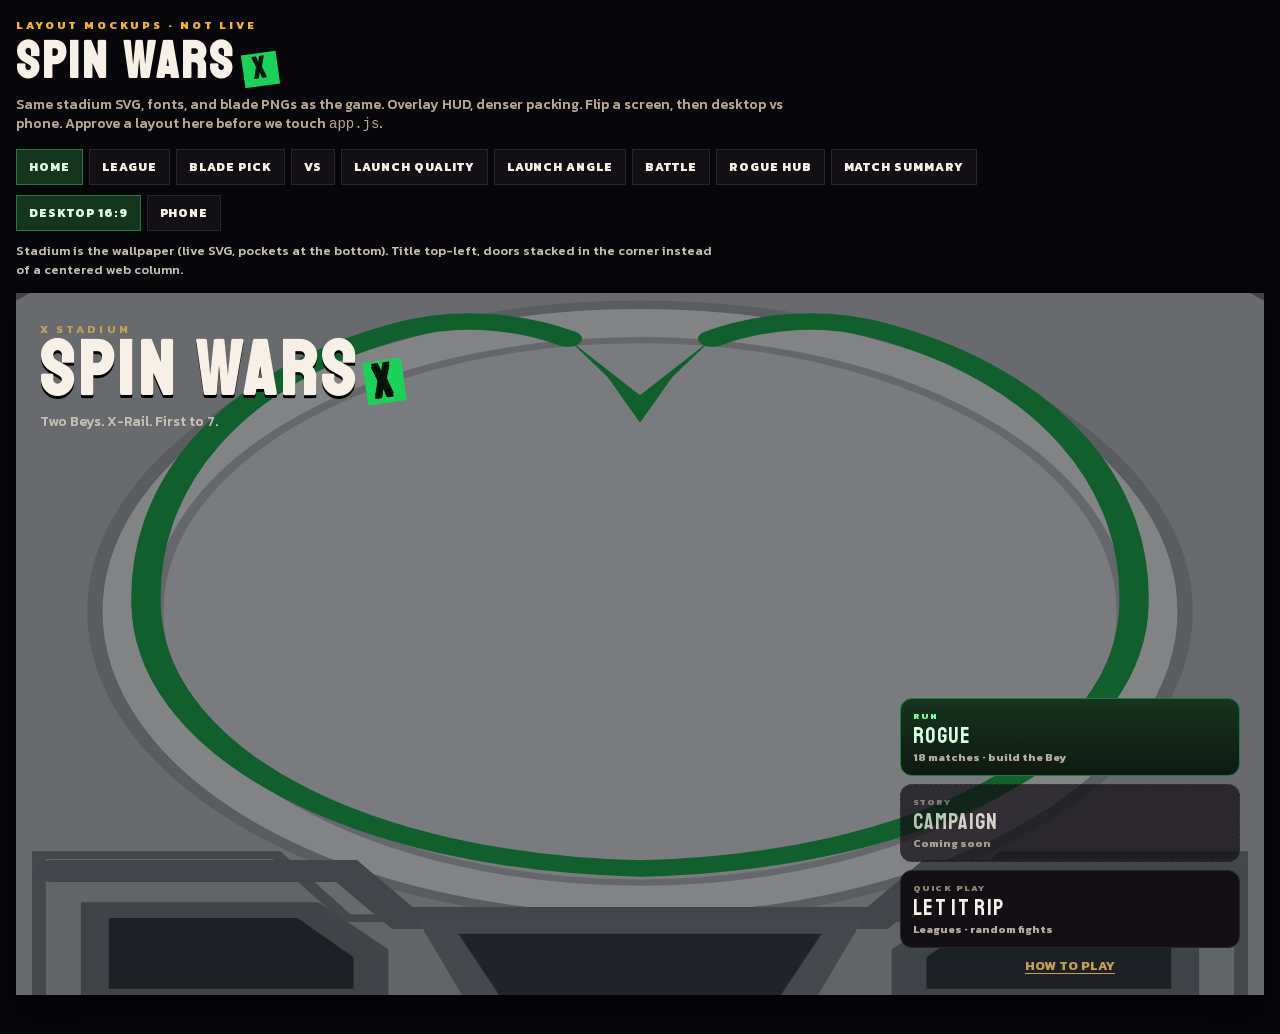
==== tweak/mockups/index.html @ 0163c1e5 "Add layout mockups on the live stadium SVG. Desktop and phone frames for home, league, blade pick, V" ====
<!DOCTYPE html>
<html lang="en">
<head>
<meta charset="UTF-8">
<meta name="viewport" content="width=device-width, initial-scale=1">
<title>Spin Wars X — layout mockups</title>
<link rel="stylesheet" href="mockups.css">
</head>
<body>
<div class="gallery">
  <header class="gallery-head">
    <p class="kicker">LAYOUT MOCKUPS · NOT LIVE</p>
    <h1>SPIN WARS<i>X</i></h1>
    <p>Same stadium SVG, fonts, and blade PNGs as the game. Overlay HUD, denser packing. Flip a screen, then desktop vs phone. Approve a layout here before we touch <code>app.js</code>.</p>
  </header>
  <nav class="tabs" id="tabs"></nav>
  <nav class="sizes" id="sizes">
    <button type="button" data-size="desktop" class="on">DESKTOP 16:9</button>
    <button type="button" data-size="phone">PHONE</button>
  </nav>
  <p class="note" id="note"></p>
  <div class="stage-wrap">
    <div class="device desktop" id="device"></div>
  </div>
</div>
<script>
const PHOENIX="../../assets/blades/phienix_wing1.png";
const LEON="../../assets/blades/Leonfang.png";
const DRAKE="../../assets/blades/shelterdrake.png";
const SWORD="../../assets/blades/Dransword (1).png";

function stadium(opts){
  const beys = opts && opts.beys !== false;
  return `<div class="bowl" aria-hidden="true"><svg viewBox="0 0 100 100" preserveAspectRatio="none">
    <polygon points="7,3 93,3 97,7 97,93 93,97 7,97 3,93 3,7" fill="#b9bdc0" stroke="#6d757b" stroke-width="1.2"/>
    <ellipse cx="50" cy="45" rx="39" ry="39" fill="#e8eaeb" stroke="#9da3a7" stroke-width="1.1"/>
    <ellipse cx="50" cy="45" rx="34.5" ry="34.5" fill="#d7dbdd" stroke="#b2b7ba" stroke-width=".8"/>
    <path d="M7 76 L24 76 L29 84 L71 84 L76 76 L93 76 L93 97 L7 97 Z" fill="#aeb3b6" stroke="#777f84" stroke-width="1"/>
    <path d="M8 78 L29 78 L33 84 L67 84 L71 78 L92 78" fill="none" stroke="#737b80" stroke-width="2.8" stroke-linecap="round"/>
    <path d="M10 82 L27 82 L32 88 L32 94 L10 94 Z" fill="#6f7579"/><path d="M12 84 L25.5 84 L29.5 89 L29.5 93 L12 93 Z" fill="#30363a"/>
    <path d="M34 84 L66 84 L62 96 L38 96 Z" fill="#777d81"/><path d="M37 86 L63 86 L60 94 L40 94 Z" fill="#363c40"/>
    <path d="M73 82 L90 82 L90 94 L68 94 L68 88 Z" fill="#6f7579"/><path d="M74.5 84 L88 84 L88 93 L70.5 93 L70.5 89 Z" fill="#30363a"/>
    <path d="M 44.8 10.3 C 41.6 8.2 37.2 7.2 32.8 9.3 C 20.8 15.1 14.0 29.0 14.7 45.5 C 15.6 63.0 29.6 76.8 50.0 77.7 C 70.4 76.8 84.4 63.0 85.3 45.5 C 86.0 29.0 79.2 15.1 67.2 9.3 C 62.8 7.2 58.4 8.2 55.2 10.3" fill="none" stroke="#18a84a" stroke-width="2.1" stroke-linecap="round"/>
    <path d="M 44.8 10.3 L 50 17.5 L 55.2 10.3 L 52.3 15.2 L 50 21.0 L 47.7 15.2 Z" fill="#18a84a"/>
    ${beys?`<circle cx="38" cy="42" r="4.85" fill="#d8a82c" stroke="#fff" stroke-width=".65"/><circle cx="62" cy="48" r="4.85" fill="#aeb7c0" stroke="#fff" stroke-width=".65"/>`:""}
  </svg></div>`;
}

const SCREENS = [
  {
    id:"home", label:"HOME",
    note:"Stadium is the wallpaper (live SVG, pockets at the bottom). Title top-left, doors stacked in the corner instead of a centered web column.",
    html:`<div class="screen home-bleed">${stadium({beys:false})}
      <div class="home-ui">
        <header>
          <p class="kicker">X STADIUM</p>
          <h1 class="title-x">SPIN WARS<i>X</i></h1>
          <p>Two Beys. X-Rail. First to 7.</p>
        </header>
        <nav>
          <button class="door rip" type="button"><span class="k">RUN</span><b>ROGUE</b><small>18 matches · build the Bey</small></button>
          <button class="door locked" type="button"><span class="k">STORY</span><b>CAMPAIGN</b><small>Coming soon</small></button>
          <button class="door" type="button"><span class="k">QUICK PLAY</span><b>LET IT RIP</b><small>Leagues · random fights</small></button>
          <button class="help" type="button">HOW TO PLAY</button>
        </nav>
      </div>
    </div>`
  },
  {
    id:"league", label:"LEAGUE",
    note:"Same wallpaper. Title sits on the bowl. Featured Quick Match + 2×2 league plates hug the right (phone: all at the bottom).",
    html:`<div class="screen home-bleed">${stadium({beys:false})}
      <div class="league-ui">
        <div class="left">
          <p class="kicker" style="color:#c4a056;font-size:11px;font-weight:700;letter-spacing:.28em">QUICK PLAY</p>
          <h1 class="title-x">SPIN WARS<i>X</i></h1>
          <p style="color:#c8c0b4;margin-top:6px">Pick a fight. First to 7.</p>
        </div>
        <nav>
          <button class="featured" type="button"><span><b>QUICK MATCH</b><br><small style="color:#b7aea2">Random combos · reroll both</small></span><span class="go">RIP</span></button>
          <div class="lg">
            <button type="button"><b>BRONZE</b><small>Starter pool</small></button>
            <button type="button"><b>SILVER</b><small>Mid-tier pool</small></button>
            <button type="button"><b>GOLD</b><small>Top-tier pool</small></button>
            <button type="button"><b>CUSTOM</b><small>Full garage</small></button>
          </div>
        </nav>
      </div>
    </div>`
  },
  {
    id:"pick", label:"BLADE PICK",
    note:"One huge Bey, three rows. Gold/silver/bronze tickets stay. Phone is hero on top, list under — no three full-width stacked cards.",
    html:`<div class="screen pick">
      <div class="pick-hero ticket gold">
        <img src="${PHOENIX}" alt="Phoenix Wing">
        <div class="cap">
          <span class="chip"><small>OVR</small><b>86</b></span>
          <h2>PHOENIX WING</h2>
          <small style="color:#b9a894">GOLD · FLAME · 5-60</small>
        </div>
      </div>
      <div class="pick-list">
        <p style="color:#c4a056;font-size:10px;font-weight:800;letter-spacing:.2em">BRONZE · BLADE POOL</p>
        <button class="pick-row ticket gold on" type="button"><img src="${PHOENIX}" alt=""><span><b>PHOENIX WING</b><br><small>Flame · Gold</small></span><span class="chip"><small>OVR</small><b>86</b></span></button>
        <button class="pick-row ticket silver" type="button"><img src="${LEON}" alt=""><span><b>LEON CLAW</b><br><small>Attack · Silver</small></span><span class="chip"><small>OVR</small><b>82</b></span></button>
        <button class="pick-row ticket bronze" type="button"><img src="${DRAKE}" alt=""><span><b>SHELTER DRAKE</b><br><small>Defense · Bronze</small></span><span class="chip"><small>OVR</small><b>74</b></span></button>
      </div>
    </div>`
  },
  {
    id:"vs", label:"VS",
    note:"Tickets overlap. Sprites bigger. LIVE strip on top. HIT/HOLD/MOVE collapse to chips so the plate is a poster, not a spreadsheet. LET IT RIP stamp under.",
    html:`<div class="screen vs">
      <aside class="live"><small>LIVE COMMENTARY</small><p>Phoenix Wing wants the rail. Leon Claw sits the pin. First to 7.</p></aside>
      <div class="vs-board">
        <article class="ticket you gold">
          <div class="vs-art"><img src="${PHOENIX}" alt=""></div>
          <div class="vs-copy">
            <span class="who">YOU</span>
            <h2>PHOENIX WING</h2>
            <p>5-60 · Rush</p>
            <div class="vs-mini">
              <span class="chip"><small>OVR</small><b>86</b></span>
              <span class="chip meta"><small>META</small><b>81</b></span>
              <span class="chip"><small>HIT</small><b>84</b></span>
              <span class="chip"><small>HOLD</small><b>72</b></span>
              <span class="chip"><small>MOVE</small><b>79</b></span>
            </div>
          </div>
        </article>
        <div class="vs-mid">VS</div>
        <article class="ticket them silver">
          <div class="vs-art"><img src="${LEON}" alt=""></div>
          <div class="vs-copy">
            <span class="who">CPU</span>
            <h2>LEON CLAW</h2>
            <p>3-80 · Ball</p>
            <div class="vs-mini">
              <span class="chip"><small>OVR</small><b>82</b></span>
              <span class="chip meta"><small>META</small><b>77</b></span>
              <span class="chip"><small>HIT</small><b>88</b></span>
              <span class="chip"><small>HOLD</small><b>70</b></span>
              <span class="chip"><small>MOVE</small><b>68</b></span>
            </div>
          </div>
        </article>
      </div>
      <div class="vs-actions">
        <button class="stamp ghost" type="button">BACK</button>
        <button class="stamp" type="button">LET IT RIP</button>
      </div>
    </div>`
  },
  {
    id:"launchQ", label:"LAUNCH QUALITY",
    note:"Stadium stays the hero during ROLL. Quality is a stamp on a side pane (phone: bottom sheet). BACK still returns to VS.",
    html:`<div class="screen launch">${stadium()}
      <div class="launch-pane ticket">
        <p style="color:#c4a056;font-size:10px;font-weight:800;letter-spacing:.18em">QUALITY</p>
        <div class="q-stamp">OKAY</div>
        <p class="launch-info">Aim accuracy. Perfect is tight. Horrible is wide.</p>
        <div class="row" style="grid-template-columns:1fr 1fr">
          <button class="ghost" type="button">BACK</button>
          <button class="stamp" type="button">ROLL</button>
        </div>
      </div>
    </div>`
  },
  {
    id:"launchA", label:"LAUNCH ANGLE",
    note:"After reveal, angle + technique sit on the pane. LET IT RIP only — no BACK to reroll. Stadium still filling the frame.",
    html:`<div class="screen launch">${stadium()}
      <div class="launch-pane ticket">
        <p style="color:#c4a056;font-size:10px;font-weight:800;letter-spacing:.18em">YOU · PERFECT</p>
        <div class="row three">
          <button class="on" type="button">FLAT</button>
          <button type="button">SLIGHT</button>
          <button type="button">HARD</button>
        </div>
        <div class="row four">
          <button class="on" type="button">CENTER</button>
          <button type="button">X-RAIL</button>
          <button type="button">CLASH</button>
          <button type="button">DROP</button>
        </div>
        <p class="launch-info">Flat · Center · Perfect · 100%</p>
        <button class="stamp" type="button">LET IT RIP</button>
      </div>
    </div>`
  },
  {
    id:"battle", label:"BATTLE",
    note:"Stadium fills the shell. Nameplates overlay corners (ratchet · bit as text, RPM bar + META). Score is a stamp. LIVE sits on the lip. Dash/kit are thumb circles — not a third HUD row under a shrunk bowl.",
    html:`<div class="screen battle">
      <div class="cam">${stadium()}</div>
      <div class="np you ticket">
        <span class="chip meta meta"><small>META</small><b>81</b></span>
        <strong>PHOENIX WING</strong>
        <em>5-60 · Rush</em>
        <div class="bar" style="margin-top:6px"><i style="width:78%"></i></div>
      </div>
      <div class="np them ticket">
        <strong style="text-align:right">LEON CLAW</strong>
        <em style="display:block;text-align:right">3-80 · Ball</em>
        <div class="bar them" style="margin-top:6px"><i style="width:64%"></i></div>
      </div>
      <div class="score"><b>2 VS 1</b><small>FIRST TO 7</small></div>
      <aside class="live"><small>LIVE</small><p>Phoenix Wing catches the rail. Leon Claw sits the pin.</p></aside>
      <div class="thumbs">
        <button class="thumb kit" type="button">FLAME<br>2/2</button>
        <button class="thumb" type="button">DASH</button>
      </div>
    </div>`
  },
  {
    id:"hub", label:"ROGUE HUB",
    note:"Build plate stays a ticket. Offers stack as compact rows instead of three huge cards. Same rarity chrome. Phone: build becomes a thin header.",
    html:`<div class="screen hub">
      <section class="build ticket gold">
        <img src="${PHOENIX}" alt="">
        <b style="font-family:Staatliches,Impact,sans-serif;font-size:24px;font-weight:400">PHOENIX WING</b>
        <small style="color:#b9a894">BRONZE FORM · MATCH 4 / 18</small>
        <div style="display:flex;flex-wrap:wrap;gap:4px;margin-top:8px">
          <span class="chip"><small>ATK</small><b>78</b></span>
          <span class="chip"><small>KB</small><b>74</b></span>
          <span class="chip"><small>DEF</small><b>70</b></span>
          <span class="chip"><small>STA</small><b>72</b></span>
        </div>
      </section>
      <div>
        <p style="color:#c4a056;font-size:10px;font-weight:800;letter-spacing:.18em;margin-bottom:8px">CHOOSE ONE UPGRADE</p>
        <div class="offers">
          <button class="offer ticket" type="button"><span class="k">COMMON</span><strong style="display:block">ATK +2</strong><small>Lock it in. CPU rolls the same count next night.</small></button>
          <button class="offer ticket rare" type="button"><span class="k">RARE</span><strong style="display:block">REFORGE BIT</strong><small>Three new bits. Blade and ratchet stay.</small></button>
          <button class="offer ticket" type="button"><span class="k">COMMON</span><strong style="display:block">STA +2</strong><small>Idle drain eases. The clock stretches.</small></button>
        </div>
      </div>
    </div>`
  },
  {
    id:"sum", label:"MATCH SUMMARY",
    note:"Score is the poster. Two skinny columns, chain under the board, CONTINUE as a stamp. No extra title stack.",
    html:`<div class="screen sum">
      <p style="text-align:center;color:#c4a056;font-size:11px;font-weight:800;letter-spacing:.2em">MATCH SUMMARY</p>
      <p class="board">7 — 4</p>
      <p style="text-align:center;color:var(--green);font-family:Staatliches,Impact,sans-serif;letter-spacing:.08em">XTREME CHAIN ×1.40</p>
      <div class="cols">
        <section class="col ticket you">
          <h3>YOU · PHOENIX WING</h3>
          <div class="line"><span>RPM dmg</span><b>1840</b></div>
          <div class="line"><span>Big impacts</span><b>6</b></div>
          <div class="line"><span>Xtreme / Over</span><b>1 / 2</b></div>
          <div class="line"><span>Spin</span><b>1</b></div>
        </section>
        <section class="col ticket them">
          <h3>CPU · LEON CLAW</h3>
          <div class="line"><span>RPM dmg</span><b>1210</b></div>
          <div class="line"><span>Big impacts</span><b>3</b></div>
          <div class="line"><span>Xtreme / Over</span><b>0 / 1</b></div>
          <div class="line"><span>Spin</span><b>2</b></div>
        </section>
      </div>
      <p style="text-align:center;color:var(--muted);font-size:12px">GAME QUALITY <b style="color:var(--gold)">GOOD</b></p>
      <button class="stamp" type="button" style="align-self:center">CONTINUE</button>
    </div>`
  }
];

const tabs=document.getElementById("tabs");
const device=document.getElementById("device");
const note=document.getElementById("note");
let current="home";
let size="desktop";

SCREENS.forEach(s=>{
  const b=document.createElement("button");
  b.type="button";
  b.textContent=s.label;
  b.dataset.id=s.id;
  b.onclick=()=>{current=s.id;paint();};
  tabs.appendChild(b);
});
document.getElementById("sizes").onclick=e=>{
  const btn=e.target.closest("button[data-size]");
  if(!btn) return;
  size=btn.dataset.size;
  paint();
};

function paint(){
  const s=SCREENS.find(x=>x.id===current);
  tabs.querySelectorAll("button").forEach(b=>b.classList.toggle("on",b.dataset.id===current));
  document.querySelectorAll("#sizes button").forEach(b=>b.classList.toggle("on",b.dataset.size===size));
  device.className="device "+size;
  device.innerHTML=s.html;
  note.textContent=s.note;
}
paint();
</script>
</body>
</html>
---- tweak/mockups/mockups.css ----
@font-face{font-family:Kanit;font-style:normal;font-weight:500;font-display:swap;src:url("../../assets/fonts/kanit-500.woff2") format("woff2")}
@font-face{font-family:Kanit;font-style:normal;font-weight:700;font-display:swap;src:url("../../assets/fonts/kanit-700.woff2") format("woff2")}
@font-face{font-family:Kanit;font-style:normal;font-weight:800;font-display:swap;src:url("../../assets/fonts/kanit-800.woff2") format("woff2")}
@font-face{font-family:Staatliches;font-style:normal;font-weight:400;font-display:swap;src:url("../../assets/fonts/staatliches-400.woff2") format("woff2")}

:root{
  --ink:#07060a;
  --panel:#16121a;
  --line:#3a3128;
  --text:#f6f0e6;
  --muted:#b9a894;
  --green:#1ad15a;
  --green-dim:#0c6b32;
  --red:#e31c3d;
  --gold:#f0b429;
}
*{box-sizing:border-box;margin:0;padding:0}
html,body{background:#07060a;color:var(--text);font-family:Kanit,Impact,sans-serif}
button{font:inherit;color:inherit;cursor:pointer}
img{display:block;max-width:100%}

.gallery{
  padding:18px 16px 40px;
  max-width:1480px;
  margin:0 auto;
}
.gallery-head{margin-bottom:14px;max-width:70ch}
.gallery-head .kicker{
  color:var(--gold);font-size:11px;font-weight:800;letter-spacing:.28em;
}
.gallery-head h1{
  font-family:Staatliches,Impact,sans-serif;
  font-size:clamp(32px,5vw,52px);letter-spacing:.06em;line-height:.9;margin:6px 0 8px;
}
.gallery-head h1 i{
  display:inline-block;margin-left:8px;padding:2px 10px 4px;font-style:normal;font-size:.58em;
  color:#04140a;background:var(--green);transform:rotate(-8deg);
}
.gallery-head p{color:var(--muted);font-size:14px;line-height:1.4}

.tabs,.sizes{
  display:flex;flex-wrap:wrap;gap:6px;margin:10px 0;
}
.tabs button,.sizes button{
  min-height:36px;padding:0 12px;
  border:1px solid #2c2620;background:#121014;color:var(--text);
  font-size:12px;font-weight:800;letter-spacing:.08em;
}
.tabs button.on,.sizes button.on{
  border-color:#1f7a3f;background:#16351f;color:#d8ffe4;
}
.note{
  color:#c8c0b4;font-size:13px;margin:4px 0 14px;max-width:78ch;
}

.stage-wrap{display:flex;justify-content:center}
.device{
  position:relative;overflow:hidden;background:#07060a;
  box-shadow:0 18px 40px rgba(0,0,0,.55);
}
.device.desktop{width:min(1280px,100%);aspect-ratio:16/9}
.device.phone{
  width:min(390px,100%);
  aspect-ratio:390/844;
  border:10px solid #1a1614;
  border-radius:28px;
}

/* shared stadium */
.bowl{position:absolute;inset:0}
.bowl svg{width:100%;height:100%}
.screen{position:absolute;inset:0;overflow:hidden}

.ticket{
  background:linear-gradient(180deg,#1c1814,#100e0c);
  border:2px solid #3a3128;
  clip-path:polygon(10px 0,100% 0,100% calc(100% - 10px),calc(100% - 10px) 100%,0 100%,0 10px);
}
.ticket.you{border-color:var(--green);box-shadow:0 8px 0 #0c6b32}
.ticket.them{border-color:var(--red);box-shadow:0 8px 0 #7a1020}
.ticket.gold{border-color:#e8c04a;background:linear-gradient(180deg,#3a2c0c,#140f06)}
.ticket.silver{border-color:#c5ced8;background:linear-gradient(180deg,#2a3038,#12151a)}
.ticket.bronze{border-color:#c07a4a;background:linear-gradient(180deg,#3a2010,#140c08)}

.door{
  display:flex;flex-direction:column;align-items:flex-start;gap:2px;
  width:100%;padding:10px 12px;text-align:left;
  border:1px solid #2c2620;border-radius:12px;background:#121014;
}
.door.rip{border-color:#1f7a3f;background:linear-gradient(180deg,#16351f,#0e1a12)}
.door.locked{opacity:.72;border-style:dashed}
.door b{font-family:Staatliches,Impact,sans-serif;font-size:22px;font-weight:400;letter-spacing:.06em;line-height:1}
.door small{color:#b7aea2;font-size:11px;font-weight:600}
.door .k{font-size:9px;font-weight:800;letter-spacing:.16em;color:#8d8378}
.door.rip .k{color:#7dff9f}
.door.rip b{color:#d8ffe4}

.stamp{
  font-family:Staatliches,Impact,sans-serif;letter-spacing:.08em;
  border:0;background:var(--green);color:#04140a;
  box-shadow:0 6px 0 #0c6b32;padding:.45em .8em .35em;
}
.stamp.ghost{background:#1a1612;color:var(--text);border:1px solid #3a3128;box-shadow:0 6px 0 #000}
.bar{height:8px;background:#1a1410;border:1px solid #3a3128;overflow:hidden;position:relative}
.bar i{display:block;height:100%;background:var(--green)}
.bar.them i{background:var(--red)}
.bar:after{
  content:"";position:absolute;inset:0 auto 0 0;width:var(--ghost,0);
  background:rgba(240,180,41,.35);
}

.live{
  background:linear-gradient(180deg,#1a1612,#100e0c);
  border:2px solid #3a3128;border-left:6px solid var(--green);
  padding:6px 10px 8px;
}
.live small{display:block;color:var(--gold);font-size:9px;font-weight:800;letter-spacing:.18em}
.live p{margin:2px 0 0;font-size:13px;line-height:1.25}

.title-x{
  font-family:Staatliches,Impact,sans-serif;letter-spacing:.06em;line-height:.9;
  text-shadow:0 3px 0 #000;
}
.title-x i{
  display:inline-block;margin-left:6px;padding:1px 8px 2px;font-style:normal;font-size:.58em;
  color:#04140a;background:var(--green);transform:rotate(-8deg);
}

.chip{
  display:inline-flex;gap:6px;align-items:baseline;
  padding:3px 7px;border:1px solid rgba(240,180,41,.4);background:rgba(0,0,0,.32);
}
.chip small{font-size:8px;font-weight:800;letter-spacing:.14em;color:var(--muted)}
.chip b{font-family:Staatliches,Impact,sans-serif;font-size:18px;font-weight:400;color:var(--gold);line-height:1}
.chip.meta{border-color:rgba(26,209,90,.45)}
.chip.meta b{color:var(--green)}

.thumb{
  width:68px;height:68px;border-radius:50%;
  border:3px solid #1ad15a;background:#0e1a12;color:#d8ffe4;
  font-family:Staatliches,Impact,sans-serif;letter-spacing:.08em;
  box-shadow:0 8px 0 #04140a;
  display:grid;place-items:center;line-height:1;
}
.thumb.kit{border-color:#3a3128;background:#120e0c;color:var(--text);width:56px;height:56px;font-size:11px}

.device.phone .thumb{width:58px;height:58px;font-size:14px}
.device.phone .thumb.kit{width:48px;height:48px;font-size:10px}

/* HOME */
.home-bleed .bowl{opacity:.55;transform:scale(1.12);transform-origin:50% 42%}
.home-ui{position:absolute;inset:0;display:flex;flex-direction:column;justify-content:space-between;padding:22px 24px 20px}
.home-ui header .kicker{color:#c4a056;font-size:11px;font-weight:700;letter-spacing:.28em}
.home-ui header h1{font-size:clamp(42px,7vw,76px)}
.home-ui header p{margin-top:6px;color:#c8c0b4;font-size:14px}
.home-ui nav{width:min(340px,100%);display:flex;flex-direction:column;gap:8px;align-self:flex-end}
.home-ui .help{background:none;border:0;color:#c4a056;text-decoration:underline;text-underline-offset:3px;font-size:13px;font-weight:700}
.device.phone .home-ui{padding:18px 14px 16px}
.device.phone .home-ui header h1{font-size:48px}
.device.phone .home-ui nav{align-self:stretch}

/* LEAGUE */
.league-ui{position:absolute;inset:0;display:grid;grid-template-columns:1fr 340px;gap:16px;padding:22px}
.league-ui .left{display:flex;flex-direction:column;justify-content:flex-end}
.league-ui .left h1{font-size:56px}
.featured{
  display:flex;justify-content:space-between;align-items:center;
  padding:14px 16px;border:2px solid #1f7a3f;background:linear-gradient(180deg,#16351f,#0e1a12);
}
.featured b{font-family:Staatliches,Impact,sans-serif;font-size:28px;font-weight:400}
.featured .go{font-family:Staatliches,Impact,sans-serif;color:#04140a;background:var(--green);padding:8px 12px}
.lg{display:grid;grid-template-columns:1fr 1fr;gap:8px;margin-top:8px}
.lg button{padding:12px;text-align:left;border:1px solid #3a3328;background:#1a1612}
.lg b{display:block;font-family:Staatliches,Impact,sans-serif;font-size:22px;font-weight:400}
.lg small{color:var(--muted);font-size:11px}
.device.phone .league-ui{grid-template-columns:1fr;padding:16px 12px;align-content:end}
.device.phone .league-ui .left h1{font-size:36px}

/* PICK */
.pick{position:absolute;inset:0;display:grid;grid-template-columns:1.15fr .85fr;gap:0}
.pick-hero{
  position:relative;display:flex;align-items:flex-end;justify-content:center;
  padding:18px 8px 28px;overflow:hidden;
}
.pick-hero img{width:min(420px,90%);max-height:88%;object-fit:contain;filter:drop-shadow(0 18px 24px rgba(0,0,0,.55))}
.pick-hero .cap{position:absolute;left:18px;bottom:16px}
.pick-hero .cap h2{font-family:Staatliches,Impact,sans-serif;font-size:36px;font-weight:400;line-height:.9}
.pick-list{display:flex;flex-direction:column;gap:8px;padding:16px 14px;background:rgba(7,6,10,.72);backdrop-filter:blur(6px)}
.pick-row{
  display:grid;grid-template-columns:64px 1fr auto;gap:8px;align-items:center;
  padding:6px 8px;min-height:72px;text-align:left;
}
.pick-row img{width:64px;height:64px;object-fit:contain}
.pick-row.on{outline:2px solid var(--green)}
.pick-row small{color:var(--muted);font-size:11px}
.device.phone .pick{grid-template-columns:1fr;grid-template-rows:42% 1fr}
.device.phone .pick-hero img{max-height:100%}
.device.phone .pick-hero .cap h2{font-size:26px}

/* VS */
.vs{position:absolute;inset:0;display:flex;flex-direction:column;padding:14px 16px 16px}
.vs .live{flex-shrink:0}
.vs-board{flex:1;position:relative;min-height:0}
.vs-board .ticket{position:absolute;top:8%;width:48%;padding:12px;display:grid;grid-template-columns:140px 1fr;gap:10px}
.vs-board .you{left:4%;transform:rotate(-2.2deg);z-index:2}
.vs-board .them{right:4%;transform:rotate(2.2deg);z-index:1}
.vs-art{width:140px;height:140px;background:rgba(0,0,0,.28);border:2px solid rgba(246,240,230,.14);display:grid;place-items:center}
.vs-art img{max-width:100%;max-height:100%;object-fit:contain}
.vs-copy .who{color:var(--gold);font-size:10px;letter-spacing:.18em}
.vs-copy h2{font-family:Staatliches,Impact,sans-serif;font-size:28px;font-weight:400;line-height:.95}
.vs-copy p{color:var(--muted);font-size:12px;margin:4px 0 8px}
.vs-mini{display:flex;gap:6px;flex-wrap:wrap}
.vs-mid{
  position:absolute;left:50%;top:46%;transform:translate(-50%,-50%) rotate(-8deg);
  font-family:Staatliches,Impact,sans-serif;font-size:72px;color:var(--green);
  text-shadow:0 4px 0 #000;z-index:3;pointer-events:none;
}
.vs-actions{display:flex;gap:8px;justify-content:center;margin-top:8px}
.device.phone .vs-board .ticket{width:86%;grid-template-columns:88px 1fr;padding:8px}
.device.phone .vs-board .you{top:6%;left:6%;transform:rotate(-1.5deg)}
.device.phone .vs-board .them{top:auto;bottom:4%;right:6%;left:auto;transform:rotate(1.5deg)}
.device.phone .vs-art{width:88px;height:88px}
.device.phone .vs-copy h2{font-size:20px}
.device.phone .vs-mid{font-size:42px;top:50%}

/* LAUNCH */
.launch{position:absolute;inset:0}
.launch .bowl{opacity:1}
.launch-pane{
  position:absolute;right:14px;top:14px;bottom:14px;width:min(320px,36%);
  padding:12px;display:flex;flex-direction:column;gap:8px;
  background:rgba(7,6,10,.82);border:2px solid #3a3128;
}
.q-stamp{
  font-family:Staatliches,Impact,sans-serif;font-size:54px;line-height:.85;
  color:var(--green);text-shadow:0 3px 0 #000;transform:rotate(-8deg);
  align-self:center;margin:8px 0;
}
.row{display:grid;gap:6px}
.row.three{grid-template-columns:repeat(3,1fr)}
.row.four{grid-template-columns:repeat(2,1fr)}
.row button,.launch-pane .ghost{
  min-height:40px;border:1px solid #3a3128;background:#1a1612;font-size:12px;font-weight:800;letter-spacing:.06em
}
.row button.on{border-color:var(--gold);background:#2a2210;color:var(--gold)}
.launch-info{color:var(--muted);font-size:11px;text-align:center}
.device.phone .launch-pane{
  top:auto;left:8px;right:8px;bottom:8px;width:auto;height:auto;
}

/* BATTLE */
.battle{position:absolute;inset:0}
.battle .cam{
  position:absolute;inset:0;
  clip-path:polygon(7% 0,93% 0,100% 7%,100% 93%,93% 100%,7% 100%,0 93%,0 7%);
  border:3px solid #1ad15a;
}
.np{position:absolute;z-index:3;width:min(240px,34%);padding:7px 8px 8px}
.np.you{top:10px;left:10px}
.np.them{top:10px;right:10px}
.np strong{font-family:Staatliches,Impact,sans-serif;font-size:18px;font-weight:400;display:block;line-height:1}
.np em{font-style:normal;color:var(--muted);font-size:10px;font-weight:700}
.np .meta{float:right;margin-top:-18px}
.score{
  position:absolute;top:10px;left:50%;transform:translateX(-50%);z-index:4;
  padding:4px 12px 6px;background:#0b0908;border:2px solid var(--gold);text-align:center;
}
.score b{font-family:Staatliches,Impact,sans-serif;font-size:26px;font-weight:400}
.score small{display:block;color:var(--muted);font-size:9px;letter-spacing:.12em;font-weight:800}
.battle .live{position:absolute;left:10px;right:10px;bottom:92px;z-index:3}
.thumbs{position:absolute;left:12px;right:12px;bottom:12px;z-index:4;display:flex;justify-content:space-between;align-items:flex-end}
.device.phone .np{width:42%;padding:5px 6px}
.device.phone .np strong{font-size:13px}
.device.phone .score b{font-size:18px}
.device.phone .battle .live{bottom:78px;padding:5px 8px}
.device.phone .battle .live p{font-size:12px}

/* HUB */
.hub{position:absolute;inset:0;display:grid;grid-template-columns:280px 1fr;gap:12px;padding:16px}
.hub .build{padding:12px}
.hub .build img{width:100%;height:160px;object-fit:contain}
.hub .offers{display:flex;flex-direction:column;gap:8px}
.offer{padding:12px;text-align:left}
.offer .k{color:var(--gold);font-size:10px;font-weight:800;letter-spacing:.16em}
.offer.rare{border-color:#6a2ad1}
.device.phone .hub{grid-template-columns:1fr;grid-template-rows:auto 1fr;padding:10px}
.device.phone .hub .build{display:grid;grid-template-columns:88px 1fr;gap:8px;padding:8px}
.device.phone .hub .build img{height:88px}

/* SUMMARY */
.sum{position:absolute;inset:0;display:flex;flex-direction:column;padding:18px 16px;gap:10px}
.sum .board{font-family:Staatliches,Impact,sans-serif;font-size:64px;line-height:.9;text-align:center}
.sum .cols{display:grid;grid-template-columns:1fr 1fr;gap:8px;flex:1}
.sum .col{padding:10px}
.sum .col h3{font-family:Staatliches,Impact,sans-serif;font-size:18px;font-weight:400}
.sum .line{display:flex;justify-content:space-between;font-size:12px;color:var(--muted);padding:3px 0;border-bottom:1px solid #2a241c}
.sum .line b{color:var(--text);font-family:Staatliches,Impact,sans-serif;font-size:16px;font-weight:400}
.device.phone .sum .board{font-size:42px}
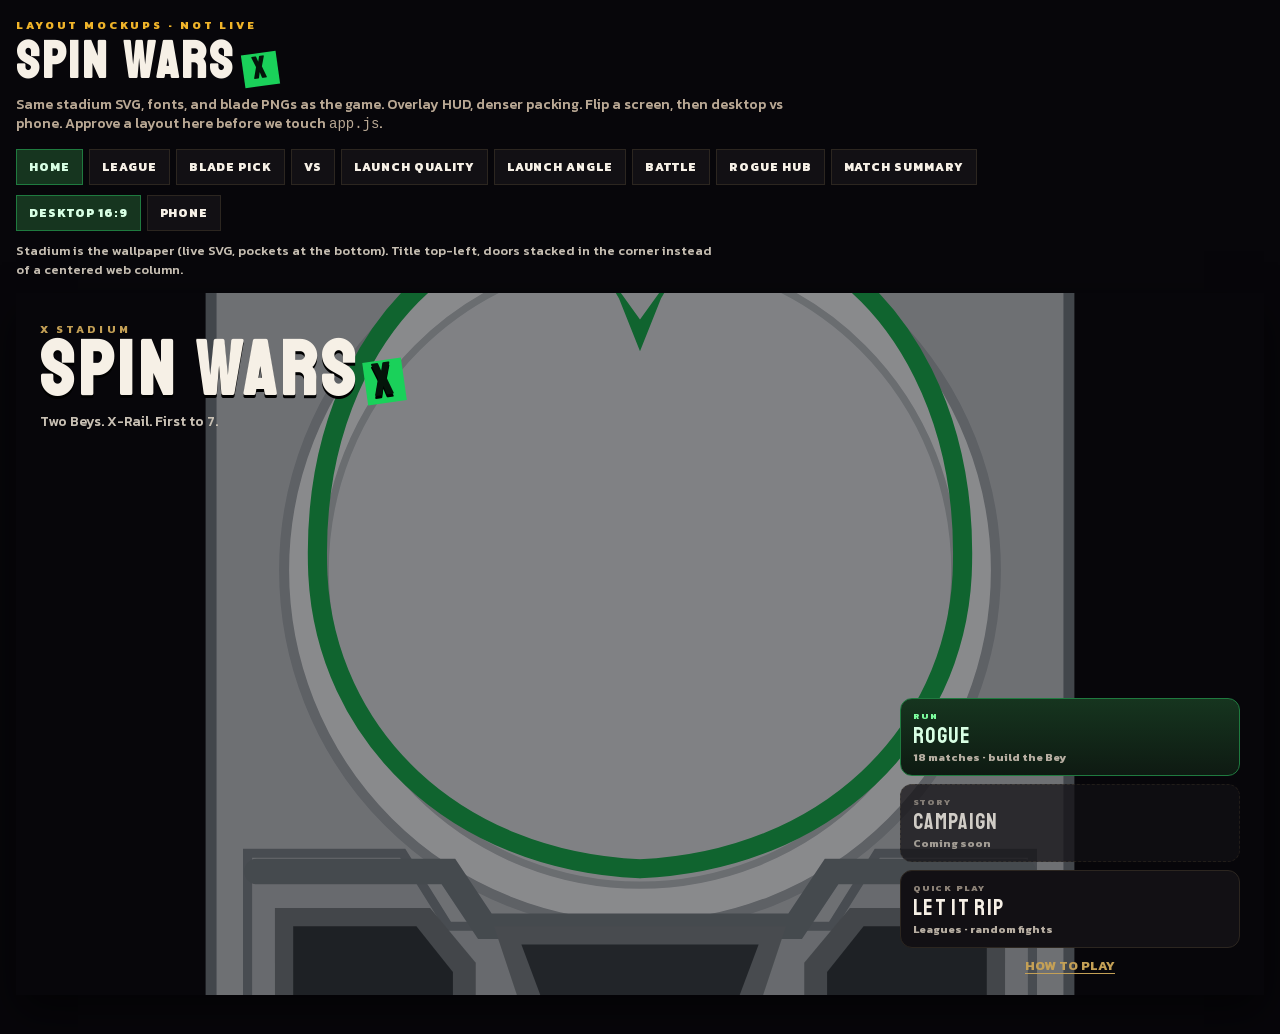
==== commit 914b01c1: "Keep mockup stadiums square so the bowl does not stretch. Desktop 16:9 and phone frames letterbox th" ====
--- a/tweak/mockups/index.html
+++ b/tweak/mockups/index.html
@@ -31,7 +31,7 @@
 
 function stadium(opts){
   const beys = opts && opts.beys !== false;
-  return `<div class="bowl" aria-hidden="true"><svg viewBox="0 0 100 100" preserveAspectRatio="none">
+  return `<div class="bowl" aria-hidden="true"><svg viewBox="0 0 100 100" preserveAspectRatio="xMidYMid meet">
     <polygon points="7,3 93,3 97,7 97,93 93,97 7,97 3,93 3,7" fill="#b9bdc0" stroke="#6d757b" stroke-width="1.2"/>
     <ellipse cx="50" cy="45" rx="39" ry="39" fill="#e8eaeb" stroke="#9da3a7" stroke-width="1.1"/>
     <ellipse cx="50" cy="45" rx="34.5" ry="34.5" fill="#d7dbdd" stroke="#b2b7ba" stroke-width=".8"/>
--- a/tweak/mockups/mockups.css
+++ b/tweak/mockups/mockups.css
@@ -57,6 +57,7 @@
 .device{
   position:relative;overflow:hidden;background:#07060a;
   box-shadow:0 18px 40px rgba(0,0,0,.55);
+  container-type:size;
 }
 .device.desktop{width:min(1280px,100%);aspect-ratio:16/9}
 .device.phone{
@@ -66,9 +67,15 @@
   border-radius:28px;
 }
 
-/* shared stadium */
-.bowl{position:absolute;inset:0}
-.bowl svg{width:100%;height:100%}
+/* Stadium stays square (live battle). Never stretch the bowl. */
+.bowl{
+  position:absolute;
+  left:50%;top:50%;
+  transform:translate(-50%,-50%);
+  width:min(100cqw,100cqh);
+  height:min(100cqw,100cqh);
+}
+.bowl svg{width:100%;height:100%;display:block}
 .screen{position:absolute;inset:0;overflow:hidden}
 
 .ticket{
@@ -148,7 +155,12 @@
 .device.phone .thumb.kit{width:48px;height:48px;font-size:10px}
 
 /* HOME */
-.home-bleed .bowl{opacity:.55;transform:scale(1.12);transform-origin:50% 42%}
+.home-bleed .bowl{
+  width:min(130cqw,130cqh);
+  height:min(130cqw,130cqh);
+  top:46%;
+  opacity:.58;
+}
 .home-ui{position:absolute;inset:0;display:flex;flex-direction:column;justify-content:space-between;padding:22px 24px 20px}
 .home-ui header .kicker{color:#c4a056;font-size:11px;font-weight:700;letter-spacing:.28em}
 .home-ui header h1{font-size:clamp(42px,7vw,76px)}
@@ -160,8 +172,8 @@
 .device.phone .home-ui nav{align-self:stretch}
 
 /* LEAGUE */
-.league-ui{position:absolute;inset:0;display:grid;grid-template-columns:1fr 340px;gap:16px;padding:22px}
-.league-ui .left{display:flex;flex-direction:column;justify-content:flex-end}
+.league-ui{position:absolute;inset:0;display:grid;grid-template-columns:1fr 340px;align-content:start;align-items:start;gap:16px;padding:18px 20px}
+.league-ui .left{display:flex;flex-direction:column;justify-content:flex-start}
 .league-ui .left h1{font-size:56px}
 .featured{
   display:flex;justify-content:space-between;align-items:center;
@@ -173,7 +185,8 @@
 .lg button{padding:12px;text-align:left;border:1px solid #3a3328;background:#1a1612}
 .lg b{display:block;font-family:Staatliches,Impact,sans-serif;font-size:22px;font-weight:400}
 .lg small{color:var(--muted);font-size:11px}
-.device.phone .league-ui{grid-template-columns:1fr;padding:16px 12px;align-content:end}
+.device.phone .league-ui{grid-template-columns:1fr;padding:16px 12px;align-content:stretch;grid-template-rows:auto 1fr}
+.device.phone .league-ui nav{align-self:end}
 .device.phone .league-ui .left h1{font-size:36px}
 
 /* PICK */
@@ -185,7 +198,7 @@
 .pick-hero img{width:min(420px,90%);max-height:88%;object-fit:contain;filter:drop-shadow(0 18px 24px rgba(0,0,0,.55))}
 .pick-hero .cap{position:absolute;left:18px;bottom:16px}
 .pick-hero .cap h2{font-family:Staatliches,Impact,sans-serif;font-size:36px;font-weight:400;line-height:.9}
-.pick-list{display:flex;flex-direction:column;gap:8px;padding:16px 14px;background:rgba(7,6,10,.72);backdrop-filter:blur(6px)}
+.pick-list{display:flex;flex-direction:column;gap:8px;padding:16px 14px;background:rgba(7,6,10,.82);justify-content:center}
 .pick-row{
   display:grid;grid-template-columns:64px 1fr auto;gap:8px;align-items:center;
   padding:6px 8px;min-height:72px;text-align:left;
@@ -201,18 +214,18 @@
 .vs{position:absolute;inset:0;display:flex;flex-direction:column;padding:14px 16px 16px}
 .vs .live{flex-shrink:0}
 .vs-board{flex:1;position:relative;min-height:0}
-.vs-board .ticket{position:absolute;top:8%;width:48%;padding:12px;display:grid;grid-template-columns:140px 1fr;gap:10px}
-.vs-board .you{left:4%;transform:rotate(-2.2deg);z-index:2}
-.vs-board .them{right:4%;transform:rotate(2.2deg);z-index:1}
-.vs-art{width:140px;height:140px;background:rgba(0,0,0,.28);border:2px solid rgba(246,240,230,.14);display:grid;place-items:center}
+.vs-board .ticket{position:absolute;top:18%;width:54%;padding:12px;display:grid;grid-template-columns:150px 1fr;gap:10px}
+.vs-board .you{left:2%;transform:rotate(-2.4deg);z-index:2}
+.vs-board .them{right:2%;transform:rotate(2.4deg);z-index:1}
+.vs-art{width:150px;height:150px;background:rgba(0,0,0,.28);border:2px solid rgba(246,240,230,.14);display:grid;place-items:center}
 .vs-art img{max-width:100%;max-height:100%;object-fit:contain}
 .vs-copy .who{color:var(--gold);font-size:10px;letter-spacing:.18em}
 .vs-copy h2{font-family:Staatliches,Impact,sans-serif;font-size:28px;font-weight:400;line-height:.95}
 .vs-copy p{color:var(--muted);font-size:12px;margin:4px 0 8px}
 .vs-mini{display:flex;gap:6px;flex-wrap:wrap}
 .vs-mid{
-  position:absolute;left:50%;top:46%;transform:translate(-50%,-50%) rotate(-8deg);
-  font-family:Staatliches,Impact,sans-serif;font-size:72px;color:var(--green);
+  position:absolute;left:50%;top:42%;transform:translate(-50%,-50%) rotate(-8deg);
+  font-family:Staatliches,Impact,sans-serif;font-size:64px;color:var(--green);
   text-shadow:0 4px 0 #000;z-index:3;pointer-events:none;
 }
 .vs-actions{display:flex;gap:8px;justify-content:center;margin-top:8px}
@@ -225,11 +238,16 @@
 
 /* LAUNCH */
 .launch{position:absolute;inset:0}
-.launch .bowl{opacity:1}
+.launch .bowl{
+  left:0;transform:translate(0,-50%);top:50%;
+  width:min(100cqh, calc(100cqw - 280px));
+  height:min(100cqh, calc(100cqw - 280px));
+}
 .launch-pane{
-  position:absolute;right:14px;top:14px;bottom:14px;width:min(320px,36%);
+  position:absolute;right:12px;top:50%;transform:translateY(-50%);
+  width:min(280px,34%);
   padding:12px;display:flex;flex-direction:column;gap:8px;
-  background:rgba(7,6,10,.82);border:2px solid #3a3128;
+  background:rgba(7,6,10,.92);border:2px solid #3a3128;z-index:2;
 }
 .q-stamp{
   font-family:Staatliches,Impact,sans-serif;font-size:54px;line-height:.85;
@@ -244,17 +262,27 @@
 }
 .row button.on{border-color:var(--gold);background:#2a2210;color:var(--gold)}
 .launch-info{color:var(--muted);font-size:11px;text-align:center}
+.device.phone .launch .bowl{
+  left:50%;top:38%;transform:translate(-50%,-50%);
+  width:min(100cqw, 72cqh);
+  height:min(100cqw, 72cqh);
+}
 .device.phone .launch-pane{
-  top:auto;left:8px;right:8px;bottom:8px;width:auto;height:auto;
+  top:auto;left:8px;right:8px;bottom:8px;width:auto;height:auto;transform:none;
 }
 
 /* BATTLE */
 .battle{position:absolute;inset:0}
 .battle .cam{
-  position:absolute;inset:0;
+  position:absolute;
+  left:50%;top:50%;
+  transform:translate(-50%,-50%);
+  width:min(100cqw,100cqh);
+  height:min(100cqw,100cqh);
   clip-path:polygon(7% 0,93% 0,100% 7%,100% 93%,93% 100%,7% 100%,0 93%,0 7%);
   border:3px solid #1ad15a;
 }
+.battle .cam .bowl{inset:0;width:100%;height:100%;transform:none;left:0;top:0}
 .np{position:absolute;z-index:3;width:min(240px,34%);padding:7px 8px 8px}
 .np.you{top:10px;left:10px}
 .np.them{top:10px;right:10px}
@@ -267,18 +295,20 @@
 }
 .score b{font-family:Staatliches,Impact,sans-serif;font-size:26px;font-weight:400}
 .score small{display:block;color:var(--muted);font-size:9px;letter-spacing:.12em;font-weight:800}
-.battle .live{position:absolute;left:10px;right:10px;bottom:92px;z-index:3}
+.battle .live{position:absolute;left:50%;top:58px;transform:translateX(-50%);width:min(380px,52%);z-index:3;pointer-events:none;bottom:auto}
+.device.desktop .battle .live{left:50%;right:auto;transform:translateX(-50%);bottom:auto}
 .thumbs{position:absolute;left:12px;right:12px;bottom:12px;z-index:4;display:flex;justify-content:space-between;align-items:flex-end}
+.device.desktop .thumbs{left:max(12px, calc(50% - 50cqh + 12px));right:max(12px, calc(50% - 50cqh + 12px))}
 .device.phone .np{width:42%;padding:5px 6px}
 .device.phone .np strong{font-size:13px}
 .device.phone .score b{font-size:18px}
-.device.phone .battle .live{bottom:78px;padding:5px 8px}
+.device.phone .battle .live{left:10px;right:10px;width:auto;top:52px;bottom:auto;padding:5px 8px;transform:none}
 .device.phone .battle .live p{font-size:12px}
 
 /* HUB */
-.hub{position:absolute;inset:0;display:grid;grid-template-columns:280px 1fr;gap:12px;padding:16px}
+.hub{position:absolute;inset:0;display:grid;grid-template-columns:240px 1fr;gap:12px;padding:16px;align-content:center}
 .hub .build{padding:12px}
-.hub .build img{width:100%;height:160px;object-fit:contain}
+.hub .build img{width:100%;height:120px;object-fit:contain}
 .hub .offers{display:flex;flex-direction:column;gap:8px}
 .offer{padding:12px;text-align:left}
 .offer .k{color:var(--gold);font-size:10px;font-weight:800;letter-spacing:.16em}
@@ -288,9 +318,9 @@
 .device.phone .hub .build img{height:88px}
 
 /* SUMMARY */
-.sum{position:absolute;inset:0;display:flex;flex-direction:column;padding:18px 16px;gap:10px}
+.sum{position:absolute;inset:0;display:flex;flex-direction:column;justify-content:center;padding:18px 16px;gap:8px;max-width:820px;margin:0 auto;left:0;right:0}
 .sum .board{font-family:Staatliches,Impact,sans-serif;font-size:64px;line-height:.9;text-align:center}
-.sum .cols{display:grid;grid-template-columns:1fr 1fr;gap:8px;flex:1}
+.sum .cols{display:grid;grid-template-columns:1fr 1fr;gap:8px}
 .sum .col{padding:10px}
 .sum .col h3{font-family:Staatliches,Impact,sans-serif;font-size:18px;font-weight:400}
 .sum .line{display:flex;justify-content:space-between;font-size:12px;color:var(--muted);padding:3px 0;border-bottom:1px solid #2a241c}
